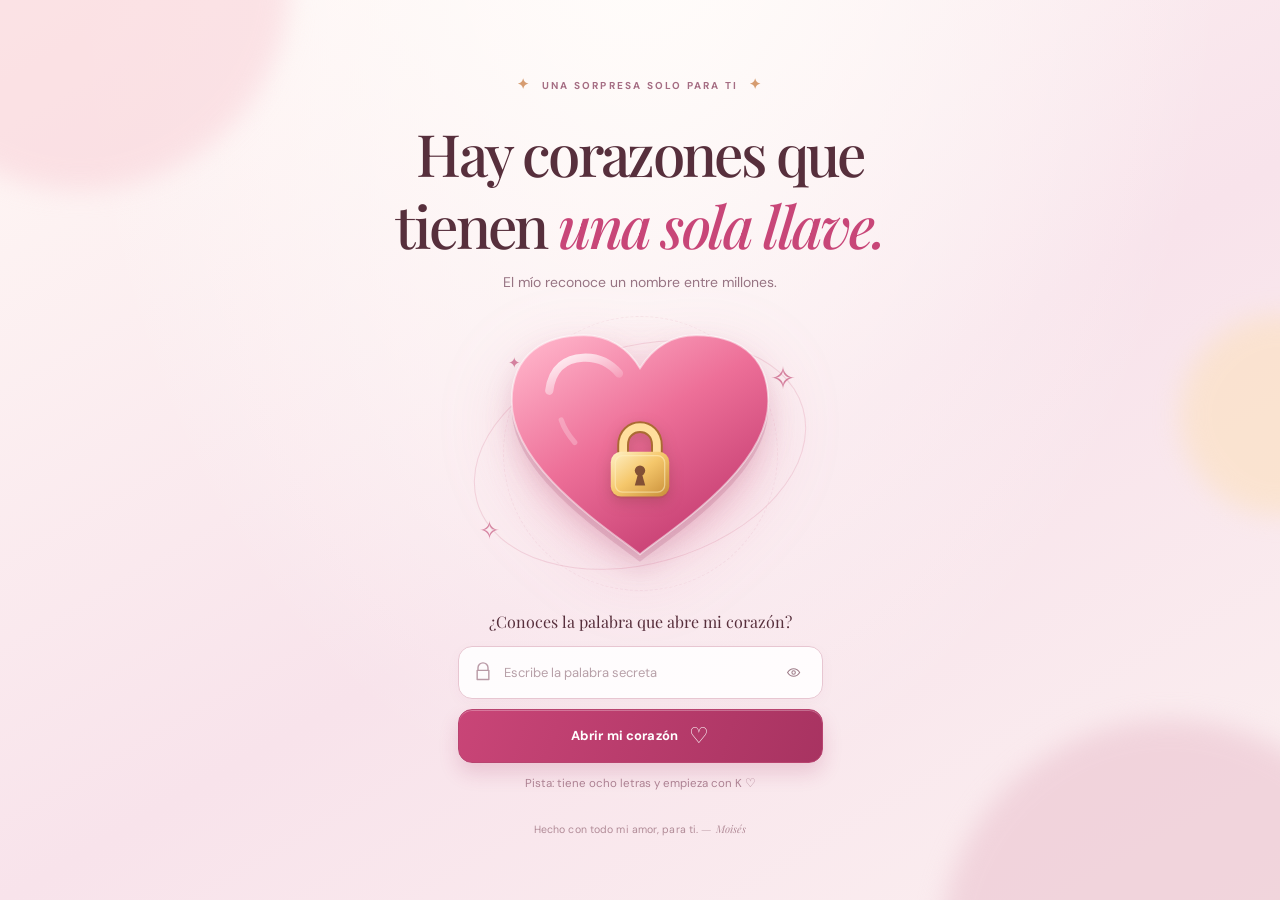
==== index.html @ 203cf565 "Rename Kimberly_8_Meses_FINAL_CORREGIDO (1).html to index.html" ====
<!doctype html>
<html lang="es">
<head>
  <meta charset="UTF-8" />
  <meta name="viewport" content="width=device-width, initial-scale=1" />
  <meta name="theme-color" content="#faedf0" />
  <meta name="description" content="Un pequeño universo para celebrar nuestros ocho meses juntos." />
  <title>Para Kimberly ♡ | 8 meses</title>
  <link rel="preconnect" href="https://fonts.googleapis.com" />
  <link rel="preconnect" href="https://fonts.gstatic.com" crossorigin />
  <link href="https://fonts.googleapis.com/css2?family=DM+Sans:wght@400;500;600;700&family=Playfair+Display:ital,wght@0,500;0,600;0,700;1,500;1,600&display=swap" rel="stylesheet" />
  <style>
:root {
  --ink: #572f3c;
  --ink-muted: #977483;
  --rose: #c84678;
  --rose-dark: #973454;
  --pink: #faedf0;
  --pearl: #fffaf9;
  --line: rgba(155, 83, 107, .17);
  --sans: 'DM Sans', 'Segoe UI', sans-serif;
  --serif: 'Playfair Display', Georgia, serif;
}
*, *::before, *::after { box-sizing: border-box; }
html { scroll-behavior: smooth; }
body { margin: 0; min-height: 100vh; background: #faeff1; color: var(--ink); font-family: var(--sans); overflow-x: hidden; }
button, input { font: inherit; }
button { cursor: pointer; }
button:focus-visible, a:focus-visible, input:focus-visible { outline: 3px solid #e0a1bb; outline-offset: 4px; }
[hidden] { display: none !important; }
.visually-hidden { position: absolute; width: 1px; height: 1px; padding: 0; margin: -1px; overflow: hidden; clip: rect(0,0,0,0); white-space: nowrap; border: 0; }

/* Fondo soñador, sin imágenes externas */
.ambient { position: fixed; inset: 0; z-index: -2; overflow: hidden; pointer-events: none; background: radial-gradient(ellipse at 50% -15%, #fffcfa 7%, transparent 65%), linear-gradient(150deg, #fff8f5 0%, #f8e3eb 55%, #fbeff0 100%); }
.ambient__glow { position: absolute; display: block; border-radius: 50%; filter: blur(13px); opacity: .55; animation: drift 12s ease-in-out infinite alternate; }
.ambient__glow--one { width: 420px; height: 420px; top: -230px; left: -130px; background: #f9d1d8; }
.ambient__glow--two { width: 460px; height: 460px; bottom: -280px; right: -120px; background: #eac0cd; animation-delay: -6s; }
.ambient__glow--three { width: 200px; height: 200px; top: 35%; right: -100px; background: #fce0ba; animation-delay: -3s; }
.floating-hearts { position: fixed; inset: 0; z-index: -1; overflow: hidden; pointer-events: none; }
.float-heart { position: absolute; bottom: -30px; color: #dc86a4; opacity: 0; font-family: Georgia,serif; animation: float-up var(--duration) linear infinite; animation-delay: var(--delay); left: var(--left); font-size: var(--size); }
@keyframes drift { from { transform: translate3d(-30px,15px,0); } to { transform: translate3d(38px,-24px,0); } }
@keyframes float-up { 0% { opacity: 0; transform: translateY(0) rotate(-10deg); } 12% { opacity: .26; } 78% { opacity: .20; } 100% { opacity: 0; transform: translateY(-110vh) rotate(22deg); } }

/* Acceso */
.gate { min-height: 100svh; display: grid; place-items: center; padding: 36px 20px 25px; }
.gate__content { width: min(100%, 570px); display: flex; flex-direction: column; align-items: center; text-align: center; }
.eyebrow, .story__tag { text-transform: uppercase; letter-spacing: .22em; font-size: 10px; font-weight: 700; color: #a56d83; }
.eyebrow__sparkle { display: inline-block; color: #d69c70; font-size: 14px; margin: 0 7px; }
.gate h1 { font-family: var(--serif); font-size: clamp(2.4rem, 5.5vw, 3.65rem); font-weight: 500; letter-spacing: -.045em; line-height: 1.22; margin: 19px 0 10px; max-width: 550px; }
.gate h1 em { color: var(--rose); font-weight: 500; }
.gate__subtitle { margin: 0; color: var(--ink-muted); font-size: 14px; line-height: 1.7; }

.heart-scene { position: relative; width: min(100%, 360px); height: 285px; margin: 6px auto 0; display: grid; place-items: center; isolation: isolate; }
.heart-scene__halo { position: absolute; width: 285px; height: 245px; top: 12px; left: calc(50% - 142px); border-radius: 50%; background: radial-gradient(ellipse, rgba(251,165,190,.55),rgba(252,193,209,.19) 51%, transparent 73%); filter: blur(11px); z-index: -1; animation: soft-breathe 3.5s ease-in-out infinite; }
.orbit { position: absolute; border: 1px solid rgba(216,129,154,.25); border-radius: 50%; transform: rotate(-16deg); }
.orbit--a { width: 340px; height: 218px; top: 30px; }
.orbit--b { width: 275px; height: 275px; top: 0; transform: rotate(21deg); border-style: dashed; border-color: rgba(218,150,171,.15); }
.heart-shape { position: absolute; width: 300px; height: 270px; top: 5px; left: calc(50% - 150px); overflow: visible; filter: drop-shadow(0 13px 13px rgba(158,55,96,.19)) drop-shadow(0 21px 35px rgba(218,112,149,.19)); transform-origin: 50% 50%; animation: heartbeat 3.6s ease-in-out infinite; }
.heart-shape__shadow { fill: #a74770; opacity: .2; }
.heart-shape__body { stroke: rgba(255,255,255,.5); stroke-width: 2.5; }
.lock { position: absolute; left: calc(50% - 39px); top: 100px; width: 78px; height: 91px; filter: drop-shadow(0 5px 7px rgba(100,48,38,.25)); z-index: 3; }
.lock__svg { width: 100%; height: 100%; overflow: visible; }
.lock__shackle { transform-box: view-box; transform-origin: 34px 62px; transition: transform .6s cubic-bezier(.18,.8,.3,1.3); }
.heart-scene.is-unlocked .lock__shackle { transform: translate(-8px,-4px) rotate(-38deg); }
.heart-scene__star { position: absolute; color: #cf7192; opacity: .85; animation: twinkle 2.5s ease-in-out infinite; }
.heart-scene__star--one { top: 42px; right: 24px; font-size: 31px; }
.heart-scene__star--two { bottom: 54px; left: 19px; font-size: 25px; animation-delay: -1.1s; }
.heart-scene__star--three { top: 37px; left: 48px; font-size: 15px; animation-delay: -.6s; }
.magic-key { position: absolute; width: 118px; height: 61px; left: -8px; top: 163px; z-index: 6; opacity: 0; pointer-events: none; transform-origin: 36px 30px; }
.magic-key svg { width: 100%; height: 100%; filter: drop-shadow(0 3px 7px rgba(191,126,52,.38)); }
.magic-key__glimmer { position: absolute; top: -15px; left: 22px; color: #d79a43; }
.heart-scene.is-unlocking .magic-key { animation: magic-key-unlock 2.2s ease-in-out forwards; }
.heart-scene.is-unlocking .heart-shape { animation: heartbeat 3.6s ease-in-out infinite, heart-unlock-glow 1.3s ease-out 2.1s forwards; }
.heart-scene.is-unlocking .unlock-burst span { animation: burst 1.4s ease-out forwards; }
.unlock-burst { position: absolute; width: 1px; height: 1px; left: 50%; top: 50%; pointer-events: none; z-index: 7; }
.unlock-burst span { position: absolute; font-size: 22px; color: #d57995; opacity: 0; transform: translate(0,0) scale(.3); }
.unlock-burst span:nth-child(1) { --x:-150px; --y:-97px; animation-delay: 2.15s !important; }
.unlock-burst span:nth-child(2) { --x:140px; --y:-116px; animation-delay: 2.23s !important; }
.unlock-burst span:nth-child(3) { --x:-145px; --y:86px; animation-delay: 2.28s !important; }
.unlock-burst span:nth-child(4) { --x:144px; --y:72px; animation-delay: 2.34s !important; }
.unlock-burst span:nth-child(5) { --x:-34px; --y:-161px; animation-delay: 2.25s !important; }
.unlock-burst span:nth-child(6) { --x:45px; --y:154px; animation-delay: 2.38s !important; }
@keyframes heartbeat { 0%, 58%, 100% { transform: scale(1); } 64% { transform: scale(1.045); } 71% { transform: scale(1); } 77% { transform: scale(1.025); } }
@keyframes soft-breathe { 0%,100% { transform: scale(.92); opacity: .65; } 50% { transform: scale(1.1); opacity: 1; } }
@keyframes twinkle { 0%,100% { transform: scale(.72) rotate(-16deg); opacity: .4; } 50% { transform: scale(1.1) rotate(12deg); opacity: 1; } }
/* La punta de la llave se acerca al centro del candado; gira y desaparece. */
@keyframes magic-key-unlock {
  0% { opacity: 0; transform: translate(-80px,80px) rotate(-35deg) scale(.7); }
  16% { opacity: 1; }
  45% { opacity: 1; transform: translate(15px, 3px) rotate(-12deg) scale(1); }
  66% { opacity: 1; transform: translate(90px,-37px) rotate(0deg) scale(.85); }
  79% { opacity: 1; transform: translate(90px,-37px) rotate(47deg) scale(.85); }
  94% { opacity: .85; transform: translate(90px,-37px) rotate(47deg) scale(.85); }
  100% { opacity: 0; transform: translate(90px,-37px) rotate(60deg) scale(.55); }
}
@keyframes heart-unlock-glow { 0% { filter: drop-shadow(0 13px 13px rgba(158,55,96,.2)); } 60% { filter: drop-shadow(0 0 39px rgba(255,115,160,.8)) brightness(1.13); transform: scale(1.12); } 100% { filter: drop-shadow(0 0 49px rgba(255,115,160,.38)); transform: scale(1.1); } }
@keyframes burst { 0% { opacity: 0; transform: translate(0,0) scale(.3); } 18% { opacity: 1; } 100% { opacity: 0; transform: translate(var(--x),var(--y)) scale(1.6) rotate(70deg); } }

.gate__form-wrap { width: min(100%, 365px); margin-top: -1px; }
.gate__prompt { font-family: var(--serif); font-size: 16px; margin: 0 0 14px; }
.unlock-form { display: grid; gap: 10px; }
.unlock-form__input-wrap { height: 53px; border: 1px solid #e7c6d1; border-radius: 14px; display: flex; align-items: center; gap: 9px; padding: 0 14px; background: rgba(255,255,255,.86); box-shadow: 0 4px 15px rgba(143,68,102,.035); transition: box-shadow .2s, border-color .2s; }
.unlock-form__input-wrap:focus-within { border-color: #d77fa0; box-shadow: 0 0 0 4px rgba(220,121,156,.11); }
.unlock-form__tiny-lock { color: #b99aa6; width: 20px; height: 20px; flex: none; }
.unlock-form input { width: 100%; min-width: 0; height: 100%; border: 0; background: transparent; outline: none; font-size: 13px; color: var(--ink); }
.unlock-form input::placeholder { color: #b7a0a8; }
.show-password { width: 31px; height: 31px; padding: 6px; border: 0; background: none; color: #9f7d8a; border-radius: 7px; }
.show-password svg { width: 100%; height: 100%; }
.unlock-button { height: 54px; background: linear-gradient(110deg,#c94577,#a83361); border: 1px solid #b84470; border-radius: 14px; box-shadow: 0 10px 19px rgba(173,48,98,.18), inset 0 1px 0 rgba(255,255,255,.28); color: white; font-weight: 700; font-size: 13px; display: flex; align-items: center; justify-content: center; gap: 11px; letter-spacing: .01em; transition: transform .18s, box-shadow .18s; }
.unlock-button:hover { transform: translateY(-2px); box-shadow: 0 14px 23px rgba(173,48,98,.22); }
.unlock-button:active { transform: translateY(0); }
.unlock-button span:last-child { font-family: Georgia,serif; font-size: 22px; font-weight: 400; }
.unlock-button:disabled { cursor: default; opacity: .76; }
.gate__feedback { font-size: 11.5px; line-height: 1.6; margin: 12px 0 0; color: #ad8192; min-height: 22px; }
.gate__feedback.is-error { color: #b73f61; font-weight: 600; }
.gate__feedback.is-success { color: #94633b; }
.gate__signature { margin: 25px 0 0; font-size: 10.5px; color: #b18b97; letter-spacing: .01em; }
.gate__signature span { font-family: var(--serif); font-style: italic; }
.gate.is-shaking .unlock-form__input-wrap { animation: shake .48s ease; border-color: #d96b8f; }
@keyframes shake { 0%,100% { transform: translateX(0); } 20%,60% { transform: translateX(-8px); } 40%,80% { transform: translateX(7px); } }
.gate.is-leaving { animation: gate-leave .8s ease-in forwards; pointer-events: none; }
@keyframes gate-leave { to { opacity: 0; filter: blur(12px); transform: scale(1.08); } }

/* Página interior */
.story { min-height: 100svh; padding: 0 26px; animation: story-enter 1.1s cubic-bezier(.2,.7,.2,1) both; }
@keyframes story-enter { from { opacity: 0; transform: translateY(32px); } to { opacity: 1; transform: translateY(0); } }
.story__topbar { margin: 0 auto; width: min(100%,1100px); min-height: 89px; display: flex; align-items: center; justify-content: space-between; border-bottom: 1px solid var(--line); }
.story__monogram { font-family: var(--serif); text-decoration: none; color: var(--ink); font-size: 21px; letter-spacing: .04em; font-weight: 600; }
.story__monogram span { color: var(--rose); margin: 0 2px; }
.story__topbar-note { color: #ac8292; font-size: 11px; letter-spacing: .13em; }
.story__heart-button { border: 1px solid #e5c3cd; border-radius: 50%; background: rgba(255,255,255,.6); color: var(--rose); font: 26px Georgia,serif; width: 41px; height: 41px; display: grid; place-items: center; }
.story__hero { width: min(100%,850px); text-align: center; margin: 82px auto 80px; }
.story__tag { display: inline-block; border: 1px solid #e5c1ce; border-radius: 25px; padding: 10px 18px; background: #fff9f9a8; }
.story__intro { font-family: var(--serif); font-style: italic; font-size: clamp(18px,3vw,24px); margin: 33px 0 10px; color: #bc6888; }
.story__hero h2 { font-family: var(--serif); font-size: clamp(3rem, 7vw, 5.3rem); line-height: 1.21; letter-spacing: -.052em; font-weight: 500; margin: 0; }
.story__hero h2 em { font-weight: 500; color: #c34c7a; }
.story__description { max-width: 590px; line-height: 1.88; color: #886b76; font-size: 14.5px; margin: 23px auto 29px; }
.story__counter { border: 1px solid #edccd6; background: rgba(255,255,255,.51); display: inline-flex; align-items: center; padding: 15px 24px; gap: 14px; border-radius: 17px; box-shadow: 0 10px 25px #a9577510; }
.story__counter > span:first-child { font-family: var(--serif); font-size: 49px; color: var(--rose); line-height: 1; }
.story__counter > div { text-align: left; display: flex; flex-direction: column; gap: 5px; }
.story__counter strong { font-size: 12px; letter-spacing: .20em; }
.story__counter small { font-size: 11px; color: #a88a95; }
.story__counter-heart { color: #c75880; margin-left: 6px; }
.chapters { width: min(100%, 1080px); margin: 0 auto 105px; text-align: center; }
.chapters__overline { color: #b17890; text-transform: uppercase; letter-spacing: .18em; font-weight: 700; font-size: 10px; }
.chapters h3 { font-family: var(--serif); font-size: clamp(2.1rem,4vw,3.2rem); font-weight: 500; margin: 7px 0 28px; letter-spacing: -.045em; }
.chapters__grid { display: grid; grid-template-columns: repeat(8,minmax(0,1fr)); gap: 10px; }
.chapter-tile { min-height: 152px; border: 1px solid #edc6d2; border-radius: 16px; background: linear-gradient(163deg,rgba(255,255,255,.86),rgba(252,224,234,.63)); color: var(--ink); display: flex; flex-direction: column; justify-content: center; align-items: center; gap: 5px; transition: transform .25s, border-color .25s, box-shadow .25s; box-shadow: 0 5px 20px #a64a6a09; }
.chapter-tile:hover { transform: translateY(-7px); border-color: #d384a3; box-shadow: 0 14px 29px #b7567a17; }
.chapter-tile__letter { font-family: var(--serif); font-size: 44px; line-height: 1.22; color: #ad416c; }
.chapter-tile__emoji { font-size: 22px; }
.chapter-tile__name { font-size: 10px; color: #a47b89; max-width: 90%; line-height: 1.4; }
.chapters__note { font-size: 12px; color: #a1808e; max-width: 500px; margin: 23px auto 0; line-height: 1.8; }
.story__footer { width: min(100%,1100px); margin: 0 auto; padding: 26px 0 34px; border-top: 1px solid var(--line); text-align: center; font-size: 12px; color: #a67f8d; }
.story__footer span { display: inline-block; margin-left: 12px; color: #b84c75; }

/* Cartas accesibles con <dialog> */
.chapter-dialog { border: 1px solid #efcada; width: min(calc(100% - 38px),470px); max-height: calc(100dvh - 50px); overflow: auto; border-radius: 25px; padding: 42px 32px 36px; text-align: center; color: var(--ink); background: linear-gradient(145deg,#fffdf9,#fff0f4); box-shadow: 0 28px 80px #4e183645; }
.chapter-dialog::backdrop { background: #371723a3; backdrop-filter: blur(6px); }
.chapter-dialog__close { position: absolute; top: 12px; right: 17px; border: 0; background: transparent; color: #9a667c; font-size: 30px; width: 35px; height: 35px; }
.chapter-dialog__symbol { font-size: 58px; margin-bottom: 8px; animation: soft-breathe 2.7s ease-in-out infinite; }
.chapter-dialog__eyebrow { color: #ba8094; font-size: 10px; letter-spacing: .21em; text-transform: uppercase; }
.chapter-dialog h3 { font-family: var(--serif); color: #ac3c68; font-weight: 500; font-size: 33px; margin: 10px 0 16px; }
.chapter-dialog__letter { color: #806573; font-family: var(--serif); font-size: 16px; line-height: 1.9; }
.chapter-dialog__letter p { margin: 0 0 12px; }
.chapter-dialog__sign { display: block; margin-top: 27px; color: #c15c83; font-style: italic; font-family: var(--serif); font-size: 14px; }

@media (min-width: 900px) and (min-height: 900px) { .heart-scene { margin-top: 21px; margin-bottom: 11px; } .gate h1 { margin-top: 25px; } }
@media (max-width: 800px) { .chapters__grid { grid-template-columns: repeat(4,minmax(0,1fr)); } .story__hero { margin: 62px auto; } }
@media (max-width: 430px) { .gate { padding-top: 24px; padding-bottom: 20px; } .gate h1 { font-size: clamp(2.1rem,9.2vw,2.7rem); margin-top: 13px; } .gate__subtitle { font-size: 12.5px; } .heart-scene { height: 246px; transform: scale(.88); margin: -5px 0 -4px; } .gate__prompt { font-size: 15px; } .gate__signature { margin-top: 19px; } .story { padding: 0 17px; } .story__topbar { min-height: 70px; } .story__topbar-note { font-size: 9px; } .story__hero { margin: 55px auto 65px; } .story__description { font-size: 13px; } .chapter-tile { min-height: 123px; } .chapter-tile__letter { font-size: 36px; } .chapter-tile__name { font-size: 9px; } .chapters__grid { gap: 8px; } .chapters__note { font-size: 11px; } .story__footer span { margin-left: 0; display: block; margin-top: 6px; } }
@media (max-height: 660px) and (min-width: 500px) { .gate { padding: 18px 20px; } .gate h1 { font-size: 2.5rem; margin: 12px 0 5px; } .heart-scene { height: 207px; transform: scale(.7); margin: -25px 0 -30px; } .gate__signature { margin-top: 12px; } }
@media (prefers-reduced-motion: reduce) { *, *::before, *::after { scroll-behavior: auto !important; animation-duration: .01ms !important; animation-iteration-count: 1 !important; transition-duration: .01ms !important; } }

/* ===============================================================
   SEGUNDA EDICIÓN — OCHO CAPÍTULOS, OCHO UNIVERSOS PARA KIMBERLY
   =============================================================== */
:root { --gold:#d9ae7b; --deep:#48283b; --rose2:#cc6085; }
body.reading { overflow:hidden; }
.story__hero { margin-bottom:58px; }
.story__description { max-width:640px; }
.hero-preview { display:flex; align-items:center; max-width:400px; margin:32px auto 0; padding:8px 14px 8px 8px; gap:12px; border:1px solid #edcad6; background:#fffafbe6; border-radius:60px; box-shadow:0 13px 33px #98476113; text-align:left; }
.hero-preview img { width:57px;height:57px;object-fit:cover;object-position:center 45%; border-radius:100%; }
.hero-preview span { font:italic 13px var(--serif);color:#915d71;line-height:1.4; }
.chapters { margin-bottom:80px; }
.chapters__grid { gap:13px; }
.chapter-tile { min-height:188px; position:relative; padding:13px 4px; overflow:hidden; border-radius:19px; isolation:isolate; }
.chapter-tile::before { position:absolute;content:'';width:105px;height:105px;left:50%;top:37px;transform:translateX(-50%);background:#fff;opacity:.27;filter:blur(24px);border-radius:50%;z-index:-1; }
.chapter-tile:nth-child(2n) { background:linear-gradient(145deg,#fffdfa,#f4deea); }
.chapter-tile:nth-child(3n) { background:linear-gradient(145deg,#fffdfc,#f6e0db); }
.chapter-tile__number { font-size:9px;color:#bd8d9c;letter-spacing:.12em; }
.chapter-tile__letter {font-size:50px;line-height:1.05;}
.chapter-tile__emoji {font-size:25px;}
.chapter-tile__name {font-size:10px;color:#855e70;max-width:96%;font-weight:600;line-height:1.25;min-height:26px;display:flex;align-items:center;justify-content:center;}
.chapter-tile__explore {color:#b24f76;font-size:9px;text-transform:uppercase;letter-spacing:.08em;}
.story__interlude { margin:55px auto 0; max-width:570px; display:flex;align-items:center;justify-content:center;gap:18px; }
.story__interlude p {font-family:var(--serif);font-size:clamp(19px,3vw,28px);font-style:italic;margin:0 0 6px;color:#a45373;}
.story__interlude small {font-size:11px;color:#a27d8b;}
.interlude-star { color:#cf9c69;font-size:23px; }

/* Overlay inmersivo, igual de usable en móvil y escritorio */
.experience { margin:0;padding:0; width:100vw;max-width:none;height:100dvh;max-height:none;border:0;background:#fffaf9;color:var(--deep);overflow-y:auto;overscroll-behavior:contain; scrollbar-color:#ddb1bf transparent; }
.experience::backdrop {background:rgba(35,12,26,.66);backdrop-filter:blur(6px);}
.experience__top { height:71px;position:sticky;top:0;z-index:35;display:flex;justify-content:space-between;align-items:center;padding:0 clamp(17px,4vw,56px);border-bottom:1px solid #f0dce4;background:rgba(255,251,250,.95);backdrop-filter:blur(20px); }
.experience__home { border:0;background:transparent;color:#956879;font-weight:600;font-size:12px;display:flex;gap:9px;align-items:center; }
.experience__home:hover,.experience__close:hover {color:#c24872;}
.experience__count,.experience__chapter-count {font-size:11px;letter-spacing:.18em;font-weight:700;color:#b57a91;}
.experience__close {border:0;background:#f9ebef;border-radius:50%;font-size:15px;color:#9d6a7e;width:35px;height:35px;}
.experience__progress {position:sticky;z-index:34;top:71px;display:grid;grid-template-columns:repeat(8,1fr);gap:3px;height:3px;background:#f2dce4;}
.experience__progress span {background:#f2dce4;}
.experience__progress span.is-done {background:#c6557e;}
.experience__body {min-height:calc(100vh - 147px);}
.experience__bottom { position:sticky;bottom:0;z-index:35;height:71px;background:#fffaf9f2;backdrop-filter:blur(18px);border-top:1px solid #f0dae3;display:flex;justify-content:space-between;align-items:center;padding:0 clamp(16px,4vw,55px);gap:8px; }
.nav-page {min-height:39px;display:flex;align-items:center;gap:9px;justify-content:center;border:1px solid #e8c3d0;background:white;color:#a14b71;font-size:12px;font-weight:700;border-radius:40px;padding:0 14px;transition:transform .2s,box-shadow .2s;}
.nav-page--next {background:#bd4e78;color:white;border-color:#bd4e78;}
.nav-page:hover:not(:disabled){transform:translateY(-2px);box-shadow:0 8px 16px #8d46651a;}
.nav-page:disabled {opacity:.32;cursor:default;}
.experience__pips {display:flex;gap:4px;}
.experience__pips button {border:0;background:transparent;width:22px;height:28px;color:#b692a0;font-family:var(--serif);font-size:12px;cursor:pointer;border-radius:6px;}
.experience__pips button.is-current {background:#f8dce6;color:#a7345c;font-weight:700;}
.chapter-world {min-height:700px;overflow:hidden;}
.chapter-world__intro { padding:62px 15px 22px;text-align:center;max-width:900px;margin:auto;position:relative; }
.chapter-world__marker {font-size:10px;letter-spacing:.22em;font-weight:800;color:#ca8c9d;}
.chapter-world__label {font-family:var(--serif);font-style:italic;color:#a7657c;font-size:19px;margin:17px 0 5px;}
.chapter-world__intro h2 {font-family:var(--serif);font-weight:500;font-size:clamp(42px,6vw,76px);letter-spacing:-.05em;line-height:1.13;margin:2px auto 10px;color:#592e44;}
.chapter-world__subtitle {font-size:12px;color:#a1828c;letter-spacing:.075em;}
.world-stage {padding:0 20px;margin:0 auto;max-width:1070px;}
.scene-art { height:clamp(310px,40vw,480px);width:100%;margin:25px auto 0;position:relative;border-radius:26px;overflow:hidden;isolation:isolate;box-shadow:0 20px 53px #682d4716; }
.scene-open {cursor:pointer;touch-action:manipulation;}
.world-instruction {text-align:center;font-family:var(--serif);font-style:italic;color:#a46e82;font-size:14px;max-width:650px;margin:20px auto 53px;line-height:1.6;}
.instruction-pulse {display:inline-block;color:#e1a773;animation:twinkle 3s ease-in-out infinite;}
.letter-wrap {position:relative;max-width:1080px;margin:45px auto 105px;padding:0 20px;scroll-margin-top:90px;}
.letter-wrap.is-revealing {animation:letter-enter .85s cubic-bezier(.2,.7,.2,1) both;}
@keyframes letter-enter {from{opacity:0;transform:translateY(34px) rotate(-1deg);}to{opacity:1;transform:translateY(0) rotate(0);}}
.letter-wrap__ribbon {font:italic 15px var(--serif);text-align:center;color:#b76e84;padding-bottom:16px;}
.paper-letter {background:repeating-linear-gradient(to bottom,transparent 0px,transparent 42px,rgba(204,154,160,.16) 43px,transparent 44px),linear-gradient(160deg,#fffefa,#fff5ee);box-shadow:0 26px 55px rgba(91,41,61,.11),0 0 0 1px #edd7cf; border-radius:13px;max-width:840px;margin:auto;padding:clamp(30px,6vw,78px);position:relative;transform:rotate(-.2deg);}
.paper-letter::after {content:'';position:absolute;left:34px;top:0;bottom:0;border-left:1px solid #eccfd1;opacity:.7;}
.paper-letter__stamp {position:absolute;top:20px;right:24px;width:45px;height:45px;border-radius:50%;background:#fae9ed;display:grid;place-items:center;font-size:24px;}
.paper-letter__dear {font:italic 23px var(--serif);color:#ac4e72;}
.paper-letter h3 {font:500 clamp(24px,3.4vw,35px)/1.28 var(--serif);letter-spacing:-.025em;color:#633b4d;margin:4px 0 24px;}
.paper-letter p {font:16px/1.93 var(--serif);color:#68515a;margin:0 0 22px;}
.paper-letter .paper-letter__sign {text-align:right;color:#a65777;margin:37px 0 0;font-style:italic;}
.paper-letter__sign strong {font-size:21px;font-weight:500;}
.quote-memory {max-width:780px;margin:46px auto 52px;padding:27px 25px;text-align:center;border:1px solid #edd2dc;border-radius:24px;background:linear-gradient(135deg,#fff9fa,#fbf0f2);font:italic clamp(19px,3vw,28px)/1.5 var(--serif);color:#9e5773;}
.quote-memory > span {font-size:45px;line-height:.5;display:block;color:#d697ab;}
.quote-memory small {display:block;font:11px var(--sans);letter-spacing:.065em;color:#af8996;margin-top:13px;}
.tiny-heading {text-align:center;font-size:12px;letter-spacing:.15em;text-transform:uppercase;font-weight:700;color:#b16d86;margin-bottom:24px;}
.tiny-heading span {color:#dbaa76;}
.memory-grid {display:grid;grid-template-columns:repeat(3,1fr);gap:15px;}
.memory-card {border:1px solid #efdadf;border-radius:17px;background:white;padding:25px 21px;min-height:157px;box-shadow:0 12px 36px rgba(71,25,52,.04);}
.memory-card__symbol {color:#b8547d;font:500 34px var(--serif);margin-bottom:9px;}
.memory-card h4 {font:600 19px var(--serif);margin:0 0 10px;color:#694253;}
.memory-card p {font:13px/1.65 var(--sans);color:#987d89;margin:0;}
.chapter-gallery {max-width:940px;margin:64px auto 32px;}
.chapter-gallery__grid {display:grid;grid-template-columns:repeat(3,minmax(0,1fr));gap:17px;}
.gallery-shot {position:relative;border:1px solid #edd2da;background:#fff;border-radius:17px;padding:9px 9px 17px;display:flex;flex-direction:column;gap:13px;text-align:left;box-shadow:0 13px 25px #8e506014;transition:transform .25s,box-shadow .25s;}
.gallery-shot:hover {transform:translateY(-6px) rotate(-.6deg);box-shadow:0 22px 35px #7b435021;}
.gallery-shot__frame {aspect-ratio:4/4.25;display:block;overflow:hidden;border-radius:11px;background:#f4e0e6;}
.gallery-shot img {width:100%;height:100%;object-fit:cover;transition:transform .55s;}
.gallery-shot:hover img {transform:scale(1.06);}
.gallery-shot__caption {font:italic 15px var(--serif);color:#855e70;line-height:1.4;padding:0 7px;}
.gallery-shot__zoom {position:absolute;right:16px;bottom:14px;color:#c56c8c;}
.fold-letter {display:block;margin:36px auto 0;padding:12px 21px;border:1px solid #e8c9d2;border-radius:26px;background:transparent;color:#a05b77;font-size:12px;}
.fold-letter:hover {background:#faeaf0;}
.lightbox {border:0;padding:20px 20px 18px;max-height:100dvh;max-width:min(94vw,900px);background:#fffaf8;border-radius:16px;box-shadow:0 35px 105px #170b1b80;overflow:auto;text-align:center;}
.lightbox::backdrop {background:#1e0a18d9;backdrop-filter:blur(7px);}
.lightbox img {max-width:100%;max-height:75vh;object-fit:contain;border-radius:10px;}
.lightbox p {color:#915a70;font:italic 16px var(--serif);margin:9px auto 0;}
.lightbox__close {position:sticky;top:0;float:right;margin-bottom:-37px;z-index:2;border:0;color:white;background:#782b54ed;width:37px;height:37px;border-radius:50%;}

/* K — koala animado con su carta */
.scene-art--koala {background:linear-gradient(180deg,#fbe6e9 0%,#fde9d9 63%,#e5caa6 100%);}
.scene-art--koala::before {content:'';position:absolute;bottom:-105px;left:-15%;width:75%;height:220px;border-radius:50%;background:#c5b89c;opacity:.35;}
.scene-art--koala::after {content:'';position:absolute;bottom:-99px;right:-8%;width:85%;height:180px;border-radius:50%;background:#a5b69e;opacity:.37;}
.scene-cloud {position:absolute;top:29px;font-size:80px;line-height:1;color:#fffefcbd;animation:cloud-float 9s ease-in-out infinite alternate;}
.scene-cloud--a{left:13%;}.scene-cloud--b{right:11%;top:72px;font-size:66px;animation-delay:-3s;}
.koala-holder {position:absolute;bottom:34px;left:50%;width:min(360px,70%);transform:translateX(-50%);animation:koala-bob 3.8s ease-in-out infinite;z-index:2;}
.koala-svg {width:100%;height:auto;filter:drop-shadow(0 17px 15px #80687630);}
.koala-flowers {position:absolute;bottom:17px;left:3%;width:94%;text-align:center;color:#f4a3b1;font-size:27px;letter-spacing:65px;z-index:3;}
.envelope-click {position:absolute;bottom:17px;left:50%;transform:translateX(-50%);border:0;border-radius:25px;background:#fff8ec;color:#a84f74;font-weight:700;padding:9px 20px;z-index:5;box-shadow:0 8px 27px #a24d752e;white-space:nowrap;display:flex;align-items:center;gap:8px;}
.envelope-click span{font-size:21px;}.envelope-click small{font-size:12px;}
@keyframes koala-bob{0%,100%{transform:translateX(-50%) translateY(0)}50%{transform:translateX(-50%) translateY(-10px)}}
@keyframes cloud-float{to{transform:translateX(24px)}}

/* I — playa con olas y manos tomadas */
.scene-art--beach {background:linear-gradient(180deg,#d5ddeb 0%,#f8bfb6 37%,#fbe1b6 57%,#f1c48c 100%);}
.beach-sun {position:absolute;top:44px;left:22%;width:114px;height:114px;border-radius:50%;background:#fff7c8;box-shadow:0 0 0 26px #ffebbf5c,0 0 80px 35px #ffebc47d;animation:soft-breathe 5s ease infinite;}
.beach-cloud {position:absolute;width:130px;height:36px;border-radius:50px;background:#fff9f1ac;top:53px;left:57%;filter:blur(3px);}
.beach-cloud--2{left:7%;top:120px;width:75px;height:23px;}
.beach-sea {position:absolute;bottom:64px;left:0;right:0;height:165px;background:linear-gradient(180deg,#7fb5c7cc,#4c91b4dd);overflow:hidden;}
.beach-wave {position:absolute;left:-15%;width:130%;height:75px;border-radius:50%;border-top:7px solid #ffffff94;animation:wave 5s ease-in-out infinite alternate;}
.beach-wave--one{top:42px;}.beach-wave--two{top:99px;animation-delay:-2s;opacity:.7;}
.beach-sand {position:absolute;bottom:0;width:100%;height:83px;background:linear-gradient(175deg,#ead4a1,#e9bf8d);border-radius:48% 36% 0 0 / 32% 25% 0 0;}
.beach-hands {position:absolute;left:50%;bottom:32px;transform:translateX(-50%);width:min(435px,90%);filter:drop-shadow(0 8px 10px #76585429);}
.beach-hands svg{width:100%;}
.beach-memory {position:absolute;top:22px;right:28px;color:#945367;font:italic 15px var(--serif);max-width:200px;text-align:right;}
.beach-shell {position:absolute;bottom:17px;left:50%;transform:translateX(-50%);background:#fff9f1e8;border:1px solid #f7e1cf;border-radius:45px;padding:8px 17px;box-shadow:0 5px 20px #8b493c22;display:flex;gap:7px;align-items:center;color:#a96f76;white-space:nowrap;font-size:19px;}
.beach-shell small{font-size:11px;font-weight:700;}
@keyframes wave{from{transform:translateX(-2%) scaleY(.9);}to{transform:translateX(3%) scaleY(1.18);}}

/* M — tarjeta de 14 de febrero */
.scene-art--valentine {background:radial-gradient(circle at 50% 45%,#ffedf1,#f2c3d4 62%,#cd87a1);display:grid;place-items:center;}
.valentine-glow{position:absolute;width:340px;height:340px;border-radius:50%;background:#fff7ec96;filter:blur(25px);}
.valentine-card {z-index:1;position:relative;min-height:310px;width:min(320px,80%);background:linear-gradient(155deg,#fffcf8,#fff5e9);box-shadow:0 20px 60px #a444695a;border:4px double #dda7b1;border-radius:12px;display:flex;flex-direction:column;align-items:center;justify-content:center;gap:15px;transform:rotate(-4deg);transition:transform .4s;}
.valentine-card:hover {transform:rotate(0) scale(1.04);}
.valentine-card__date{letter-spacing:.25em;color:#ba7b8a;font-size:12px;font-weight:700;}
.valentine-card__heart{font-size:72px;color:#d95680;line-height:1;animation:heartbeat 2.9s ease-in-out infinite;}
.valentine-card__question{font:italic 26px var(--serif);color:#a3486a;}
.valentine-card__yes{font:700 22px var(--serif);color:#b45b7b;}
.valentine-card__hint{font-size:11px;color:#ae7f8b;}
.valentine-float{position:absolute;left:50%;top:49%;transform:translate(var(--a),var(--b));font-size:57px;color:#fff4ec;animation:drift 5s ease-in-out infinite alternate;}

/* B — escenario de concierto y boleto interactivo */
.scene-art--concert {background:linear-gradient(165deg,#170e36,#4d286a 62%,#8d4b91);display:grid;place-items:center;}
.concert-light {position:absolute;top:-120px;height:470px;width:260px;transform-origin:top center;clip-path:polygon(49% 0,51% 0,100% 100%,0 100%);background:linear-gradient(180deg,#fff8,#c28cff13);filter:blur(6px);animation:spot 6s ease-in-out infinite alternate;}
.concert-light--a {left:14%;transform:rotate(18deg);background:#da7fe349;}.concert-light--b {left:44%;background:#a7b1ff59;animation-delay:-2s;}.concert-light--c{right:8%;background:#fca7df45;transform:rotate(-20deg);animation-delay:-4s;}
.concert-stars {position:absolute;top:28px;left:0;right:0;text-align:center;color:#fff8dc;font-size:22px;letter-spacing:33px;opacity:.8;}
.concert-equ {position:absolute;bottom:0;left:4%;width:92%;height:100px;display:flex;justify-content:space-around;align-items:end;gap:3px;opacity:.45;}
.concert-equ i{display:block;width:14px;height:calc(9px * var(--scale));background:#ae7bcf;border-radius:3px 3px 0 0;animation:equalize .9s ease-in-out infinite alternate;animation-delay:calc(-.12s * var(--i));}
.concert-ticket {position:relative;z-index:2;width:min(480px,83%);height:235px;border:2px dashed #ecdcff;border-radius:18px;background:linear-gradient(145deg,#fcddff,#e4c5f5);transform:rotate(-5deg);box-shadow:0 20px 50px #05021899;display:flex;flex-direction:column;justify-content:center;align-items:center;gap:11px;color:#43265d;transition:transform .3s;}
.concert-ticket:hover{transform:rotate(0) scale(1.04);}
.concert-ticket__title{font-size:10px;letter-spacing:.23em;font-weight:800;}
.concert-ticket__group{font:600 clamp(40px,6vw,65px) var(--serif);}
.concert-ticket__label{font-size:13px;color:#704d81;}
.concert-ticket__split{font-size:14px;letter-spacing:.1em;color:#ae7aaf;}
.concert-ticket__hint{font:italic 13px var(--serif);}
@keyframes equalize{to{height:25px;opacity:.4;}}
@keyframes spot{to{transform:rotate(-16deg);}}

/* E — Minecraft */
.scene-art--minecraft {background:linear-gradient(180deg,#c9dee6 0%,#e6eef0 58%,#d7e1dc 60%,#b4c7b0 100%);display:flex;align-items:center;justify-content:center;flex-direction:column;}
.pixel-snow {position:absolute;top:16px;color:white;text-shadow:1px 2px 2px #7887a4;font-size:30px;letter-spacing:14px;animation:cloud-float 8s linear infinite alternate;}
.pixel-title{position:relative;font:700 clamp(17px,3vw,28px) monospace;color:#3f5d60;text-shadow:2px 3px #fff;letter-spacing:.09em;z-index:2;margin-bottom:14px;}
.pixel-title span {color:#cb5f88;}
.minecraft-screenshot {position:relative;z-index:2;width:min(590px,86%);padding:8px;border:7px solid #e0e7e4;box-shadow:0 10px 0 #6d8c83,0 20px 35px #3e545b55;background:#fff;transform:rotate(1.5deg);transition:transform .3s;}
.minecraft-screenshot:hover{transform:rotate(0) scale(1.025);}
.minecraft-screenshot img{width:100%;display:block;aspect-ratio:16/8;object-fit:cover;}
.minecraft-screenshot span{position:absolute;bottom:14px;right:14px;font:bold 13px monospace;color:#fff;background:#31484da1;padding:7px 10px;}
.pixel-ground{position:absolute;bottom:0;height:37px;width:100%;background:repeating-linear-gradient(90deg,#b3bca0 0 31px,#879e90 31px 62px);}

/* R — biblioteca y abrazo */
.scene-art--refuge{background:linear-gradient(90deg,#f8e9e0,#dbb5a6 50%,#b3837d);display:flex;align-items:center;justify-content:center;}
.refuge-book{position:absolute;top:26px;left:31px;font:italic 17px/1.5 var(--serif);color:#866268;}
.refuge-photo{width:min(275px,50%);max-height:92%;background:#fffaf3;border:9px solid #fff7f3;padding:0 0 32px;transform:rotate(-6deg);box-shadow:0 23px 37px #6e454e53;position:relative;z-index:2;transition:transform .3s;}
.refuge-photo:hover{transform:rotate(0) scale(1.03);}
.refuge-photo img{width:100%;height:285px;object-fit:cover;object-position:center 60%;display:block;}
.refuge-photo span{position:absolute;bottom:7px;left:0;right:0;text-align:center;color:#9a6471;font:italic 13px var(--serif);}
.refuge-cup{position:absolute;right:12%;bottom:25px;font-size:70px;filter:drop-shadow(0 15px 15px #6c414a55);}
.refuge-lamp{position:absolute;right:10%;top:0;width:150px;height:260px;transform:rotate(-12deg);border-right:6px solid #d9c1aa;}
.refuge-lamp::before{content:'';position:absolute;top:0;right:-52px;width:100px;height:76px;border-radius:0 0 60% 60%;background:#f9e6c0;box-shadow:0 35px 55px 22px #fff6c659;}

/* L — ocho estrellitas giratorias */
.scene-art--qualities{background:linear-gradient(150deg,#f9eee7,#f5d4e0);display:flex;flex-direction:column;align-items:center;justify-content:center;gap:17px;}
.qualities-prompt{font:italic 17px var(--serif);text-align:center;color:#aa6a86;margin:0;}
.qualities-grid{width:min(580px,88%);display:grid;grid-template-columns:repeat(4,1fr);gap:12px;}
.quality{height:94px;position:relative;border:1px solid #e9becb;background:#fff9fa;border-radius:14px;box-shadow:0 8px 20px #b9638016;perspective:900px;color:#b6577b;transition:transform .3s,background .3s;}
.quality:hover{transform:translateY(-4px);}.quality.is-flipped{background:#c6688b;color:white;}
.quality__front{font-size:33px;line-height:1;}.quality__back{display:none;font:600 12px/1.4 var(--serif);padding:7px;}
.quality.is-flipped .quality__front{display:none;}.quality.is-flipped .quality__back{display:block;}
.qualities-letter{border:1px solid #dfb1bf;color:#a14f6e;background:#fffbf9;border-radius:30px;padding:13px 21px;font-size:12px;font-weight:700;max-width:90%;}

/* Y — nuestra página final */
.scene-art--finale{background:radial-gradient(circle at 50% 60%,#c87c9d,#954e77 44%,#452744 100%);color:#fffaf0;display:flex;flex-direction:column;align-items:center;justify-content:center;}
.finale-stars{position:absolute;top:35px;font-size:24px;letter-spacing:17px;color:#f9e2be;animation:twinkle 3s ease-in-out infinite;}
.finale-infinity{font:100px var(--serif);line-height:1;color:#f9d4dd;text-shadow:0 0 45px #ffeef5aa;}
.finale-names{font:italic clamp(27px,5vw,51px) var(--serif);text-align:center;color:#fff8f4;}
.finale-names span{color:#ffd8b6;}
.finale-date{letter-spacing:.20em;font-size:10px;color:#ffe4d4;margin:14px 0 27px;}
.finale-button,.grand-finale__button{border:1px solid #fff9f0;color:#85445f;background:#fff6ed;border-radius:45px;font-size:13px;font-weight:700;padding:14px 25px;box-shadow:0 9px 27px #5422464d;transition:transform .3s;}
.finale-button:hover,.grand-finale__button:hover{transform:scale(1.06);}
.finale-petals{position:absolute;bottom:20px;letter-spacing:70px;color:#f0c4d5;font-size:32px;}
.grand-finale{text-align:center;background:linear-gradient(145deg,#fff9f7,#f7e7ee);padding:28px 14px 32px;border:1px solid #eccbd6;border-radius:22px;max-width:680px;margin:50px auto 0;}
.grand-finale p{font:italic 26px var(--serif);color:#98536e;margin:0 0 18px;}
.grand-finale__button{background:#bc567e;color:white;border-color:#bc567e;}
.grand-finale small{display:block;margin-top:12px;color:#ae8696;}
.celebration{position:fixed;inset:0;pointer-events:none;z-index:120;overflow:hidden;}
.celebration span{position:absolute;left:var(--x);bottom:-40px;color:#c84d86;font-size:var(--sz);text-shadow:0 0 13px #fff;animation:celebrate var(--duration) ease-out var(--delay) 1 backwards;}
@keyframes celebrate{0%{transform:translateY(0) rotate(0);opacity:0;}20%{opacity:1;}100%{transform:translate(var(--drift),-105vh) rotate(520deg);opacity:0;}}

@media(max-width:860px){
 .chapters__grid{grid-template-columns:repeat(4,minmax(0,1fr));}.chapter-tile{min-height:161px;}
 .chapter-world__intro{padding-top:39px;}.scene-art{height:390px;}
}
@media(max-width:520px){
 .hero-preview{max-width:310px}.hero-preview span{font-size:12px}
 .story__hero{margin-bottom:47px;}
 .chapter-tile{min-height:156px;gap:5px;border-radius:14px;padding:11px 3px;}
 .chapter-tile__letter{font-size:41px;}.chapter-tile__emoji{font-size:21px;}.chapter-tile__number{font-size:8px;}
 .chapter-tile__name{font-size:9px;min-height:23px;}.chapter-tile__explore{font-size:8px;}
 .experience__top{height:59px;padding:0 12px;}.experience__progress{top:59px;}
 .experience__home{font-size:19px;}.experience__home span{display:none;}.experience__chapter-count{font-size:10px;}
 .experience__bottom{height:65px;padding:0 9px;}.nav-page{font-size:18px;padding:0 9px;min-width:40px;}
 .nav-page span{display:none;}.experience__pips{gap:1px;}.experience__pips button{font-size:12px;width:22px;}
 .chapter-world__intro{padding:31px 14px 9px;}
 .chapter-world__label{font-size:16px;margin:12px 0 5px;}
 .chapter-world__intro h2{font-size:clamp(33px,9vw,49px);max-width:95%;}
 .chapter-world__subtitle{font-size:11px;}
 .world-stage{padding:0 10px;}.scene-art{height:355px;border-radius:18px;margin-top:15px;}
 .scene-cloud--a{left:1%;}.scene-cloud--b{right:0;}.koala-holder{width:min(305px,92%);bottom:34px;}
 .koala-flowers{letter-spacing:32px;}.envelope-click{bottom:12px;padding:9px 12px;}
 .beach-memory{font-size:11px;right:11px;top:15px;max-width:115px;}.beach-sun{left:12%;top:41px;width:95px;height:95px;}.beach-hands{bottom:40px;width:99%;}
 .valentine-card{min-height:270px;}
 .concert-ticket{height:205px;width:88%;}.concert-ticket__group{font-size:42px;}.concert-ticket__split{font-size:10px;}
 .pixel-title{font-size:15px;margin-bottom:15px;}.minecraft-screenshot{width:93%;border-width:4px;}.pixel-snow{letter-spacing:6px;}
 .refuge-photo{width:55%;}.refuge-photo img{height:243px;}.refuge-cup{right:3%;bottom:25px;font-size:46px;}.refuge-book{top:20px;left:13px;font-size:12px;}
 .qualities-grid{width:91%;gap:7px;}.quality{height:75px;}.quality__back{font-size:10px;padding:1px;}.qualities-prompt{font-size:14px;}
 .finale-infinity{font-size:80px;}.finale-names{font-size:27px;}.finale-date{font-size:9px;letter-spacing:.09em;}.finale-stars{letter-spacing:7px;}
 .world-instruction{padding:0 16px;font-size:12px;margin-bottom:30px;}
 .letter-wrap{margin:32px auto 69px;padding:0 13px;}
 .paper-letter{padding:39px 23px 32px;}.paper-letter::after{left:13px;}
 .paper-letter h3{font-size:25px;}.paper-letter p{font-size:14.6px;line-height:1.86;margin-bottom:18px;}
 .paper-letter__dear{font-size:20px!important;}.paper-letter__stamp{right:15px;top:15px;width:38px;height:38px;font-size:20px;}
 .quote-memory{padding:21px 15px;font-size:20px;}.quote-memory small{font-size:10px;}
 .memory-grid{grid-template-columns:1fr;gap:9px;}.memory-card{min-height:unset;padding:17px 20px;}.memory-card__symbol{display:inline-block;font-size:23px;min-width:45px;}.memory-card h4{display:inline-block;font-size:18px;}.memory-card p{font-size:12px;}
 .chapter-gallery__grid{gap:7px;}.gallery-shot{padding:4px 4px 10px;border-radius:9px;gap:7px;}.gallery-shot__frame{border-radius:6px;}.gallery-shot__caption{font-size:10px;padding:0 2px;line-height:1.3;}.gallery-shot__zoom{display:none;}
 .story__interlude{gap:5px;}.story__interlude p{font-size:20px;}.interlude-star{font-size:14px;}
}
@media (prefers-reduced-motion:reduce){.scene-art *, .celebration *, .float-heart {animation:none!important;} }


/* ==== SORPRESA FINAL CORREGIDA: visible DENTRO de la capa modal ==== */
.finale-surprise[hidden]{display:none!important;}
.finale-surprise{
 position:fixed;inset:0;z-index:90;overflow-x:hidden;overflow-y:auto;
 display:block;min-height:100%;color:#fff8f4;text-align:center;
 background:radial-gradient(ellipse 90% 70% at 50% -10%,#f3b4cf9c,transparent 65%),
 radial-gradient(ellipse 65% 40% at 100% 90%,#ad5c98a0,transparent 80%),
 linear-gradient(152deg,#3e1e3e 0%,#7b395c 45%,#421e3a 100%);
 overscroll-behavior:contain;
}
.finale-surprise.is-entering .finale-surprise__content{animation:finale-rise .75s cubic-bezier(.18,.85,.27,1) both;}
@keyframes finale-rise{from{opacity:0;transform:translateY(35px) scale(.97)}to{opacity:1;transform:translateY(0) scale(1)}}
.finale-surprise::before{content:'';pointer-events:none;position:fixed;inset:0;background-image:radial-gradient(#fff8 1px,transparent 2px),radial-gradient(#ffd2e58c 1px,transparent 2px);background-size:85px 110px,123px 147px;background-position:14px 19px,60px 83px;opacity:.54;}
.finale-surprise__stars{pointer-events:none;position:fixed;top:15px;left:0;right:0;font-size:20px;letter-spacing:1.2em;color:#ffd8e6;opacity:.62;white-space:nowrap;overflow:hidden;}
.finale-surprise__content{position:relative;z-index:2;max-width:660px;margin:0 auto;padding:clamp(52px,9vh,82px) 20px 70px;}
.finale-surprise__eyebrow{font-size:11px;font-weight:700;letter-spacing:.2em;text-transform:uppercase;color:#ffdfd8;margin:0 0 12px;}
.finale-surprise__heart{position:relative;display:grid;place-items:center;width:160px;height:135px;margin:0 auto 10px;filter:drop-shadow(0 9px 35px #ffb5cd8a);}
.finale-surprise__heart span{font-family:Georgia,serif;line-height:1;font-size:155px;color:#ff8eb3;animation:finale-heartbeat 2.4s ease-in-out infinite;}
.finale-surprise__heart b{position:absolute;top:51px;left:0;right:0;color:#fff9f1;font:700 44px var(--serif);text-shadow:0 3px 8px #a32a6780;}
@keyframes finale-heartbeat{0%,100%{transform:scale(.96)}50%{transform:scale(1.045)}}
.finale-surprise h2{color:#fff9f1;font:500 clamp(33px,6.5vw,56px)/1.18 var(--serif);letter-spacing:-.035em;margin:0 auto 17px;}
.finale-surprise h2 em{color:#ffd3e2;font-weight:500;}
.finale-surprise__message{font:italic clamp(17px,3vw,21px)/1.65 var(--serif);color:#ffe2e9;max-width:560px;margin:0 auto 25px;}
.finale-surprise__picture{width:min(230px,66vw);padding:9px 9px 12px;margin:0 auto 24px;background:#fffbf6;color:#965a70;transform:rotate(-3deg);border-radius:3px;box-shadow:0 17px 45px #2b102e70;}
.finale-surprise__picture img{width:100%;height:175px;display:block;object-fit:cover;object-position:center;border-radius:2px;}
.finale-surprise__picture figcaption{font:italic 11px var(--serif);margin-top:9px;}
.finale-surprise__dedication{max-width:520px;margin:0 auto 15px;color:#ffebef;font:16px/1.8 var(--serif);}
.finale-surprise__dedication strong{color:#ffd6da;}
.finale-surprise__signature{font:italic 20px var(--serif);color:#ffd6df;margin:5px auto 25px;}
.finale-surprise__actions{display:flex;flex-wrap:wrap;justify-content:center;gap:12px;}
.finale-surprise__replay,.finale-surprise__return{border:1px solid #ffe0ea;border-radius:40px;padding:12px 17px;background:#ffe7ef;color:#7e355c;font-size:12px;font-weight:700;}
.finale-surprise__return{background:transparent;color:#fff6f6;}
.finale-surprise__close{position:fixed;top:18px;right:18px;z-index:119;border:1px solid #ffffff5c;border-radius:50%;height:41px;width:41px;background:#6d3459d9;color:#fff;font-size:17px;}
/* Los efectos deben apilarse por encima del fondo de la sorpresa, sin capturar clics. */
.finale-surprise .celebration{z-index:100;}
.finale-surprise .celebration span{color:#ffafcd;text-shadow:0 1px 8px #fff8f6,0 0 15px #fa609dbb;}
.celebration span.celebration__static{bottom:auto;top:var(--y);animation:none!important;opacity:.45;font-size:var(--sz);}
@media(max-width:430px){
 .finale-surprise__content{padding-top:64px;padding-bottom:65px;}
 .finale-surprise__heart{width:140px;height:124px;}
 .finale-surprise__heart span{font-size:141px;}
 .finale-surprise__heart b{top:47px;}
 .finale-surprise__picture{width:205px;}
 .finale-surprise__picture img{height:150px;}
 .finale-surprise__stars{font-size:12px;letter-spacing:.55em;}
}
@media(prefers-reduced-motion:reduce){.finale-surprise__heart span{animation:none!important;}}

</style>
  
</head>
<body>
  <div class="ambient" aria-hidden="true">
    <span class="ambient__glow ambient__glow--one"></span>
    <span class="ambient__glow ambient__glow--two"></span>
    <span class="ambient__glow ambient__glow--three"></span>
  </div>
  <div id="floating-hearts" class="floating-hearts" aria-hidden="true"></div>

  <main>
    <!-- PANTALLA DE ACCESO: corazón + candado + llave -->
    <section class="gate" id="gate" aria-labelledby="gate-heading">
      <div class="gate__content">
        <div class="eyebrow"><span class="eyebrow__sparkle">✦</span> Una sorpresa solo para ti <span class="eyebrow__sparkle">✦</span></div>
        <h1 id="gate-heading">Hay corazones que tienen <em>una sola llave.</em></h1>
        <p class="gate__subtitle">El mío reconoce un nombre entre millones.</p>

        <div class="heart-scene" id="heart-scene" aria-label="Un corazón rosado protegido por un pequeño candado dorado">
          <div class="heart-scene__halo"></div>
          <div class="orbit orbit--a"></div>
          <div class="orbit orbit--b"></div>
          <span class="heart-scene__star heart-scene__star--one" aria-hidden="true">✧</span>
          <span class="heart-scene__star heart-scene__star--two" aria-hidden="true">✧</span>
          <span class="heart-scene__star heart-scene__star--three" aria-hidden="true">✦</span>

          <svg class="heart-shape" viewBox="0 0 400 360" role="img" aria-hidden="true">
            <defs>
              <linearGradient id="heart-pink" x1=".12" y1="0" x2=".83" y2="1">
                <stop offset="0%" stop-color="#ffb3c9" />
                <stop offset="45%" stop-color="#ed6f98" />
                <stop offset="100%" stop-color="#be346b" />
              </linearGradient>
              <linearGradient id="heart-shine" x1="0" y1="0" x2="1" y2="1">
                <stop stop-color="#fff" stop-opacity=".86" />
                <stop offset="100%" stop-color="#fff" stop-opacity="0" />
              </linearGradient>
            </defs>
            <path class="heart-shape__shadow" d="M200 321C151 283 29 204 29 117 29 52 75 29 125 29c33 0 59 17 75 44 17-27 42-44 75-44 50 0 96 23 96 88 0 87-122 166-171 204Z" />
            <path class="heart-shape__body" d="M200 311C151 273 29 194 29 107 29 42 75 19 125 19c33 0 59 17 75 44 17-27 42-44 75-44 50 0 96 23 96 88 0 87-122 166-171 204Z" fill="url(#heart-pink)" />
            <path class="heart-shape__highlight" d="M79 93C83 61 103 50 124 49c20-1 36 7 48 21" fill="none" stroke="url(#heart-shine)" stroke-width="11" stroke-linecap="round" />
            <path d="M95 132c4 12 12 23 18 30" fill="none" stroke="#fff" stroke-opacity=".25" stroke-width="7" stroke-linecap="round" />
          </svg>

          <div class="lock" id="heart-lock" aria-hidden="true">
            <svg class="lock__svg" viewBox="0 0 120 140">
              <defs>
                <linearGradient id="gold" x1="0" y1="0" x2="1" y2="1">
                  <stop stop-color="#fff1c7" /><stop offset="48%" stop-color="#f5c76b" /><stop offset="100%" stop-color="#c88d38" />
                </linearGradient>
              </defs>
              <g class="lock__shackle">
                <path d="M34 62V45c0-37 52-37 52 0v17" fill="none" stroke="#aa6b32" stroke-width="18" stroke-linecap="round"/>
                <path d="M34 62V45c0-37 52-37 52 0v17" fill="none" stroke="#ffdf9d" stroke-width="12" stroke-linecap="round"/>
              </g>
              <rect x="15" y="58" width="90" height="69" rx="16" fill="#9e5c2e" opacity=".23" />
              <rect x="15" y="55" width="90" height="69" rx="16" fill="url(#gold)" />
              <rect x="22" y="61" width="76" height="56" rx="11" fill="none" stroke="#fff0c2" stroke-opacity=".55" stroke-width="2"/>
              <circle cx="60" cy="84" r="8" fill="#825035"/>
              <path d="M57 89h6l5 18H52z" fill="#825035" />
            </svg>
          </div>
          <div class="magic-key" id="magic-key" aria-hidden="true">
            <svg viewBox="0 0 172 88">
              <defs><linearGradient id="keyGold" x1="0" y1="0" x2="1" y2="1"><stop stop-color="#fff0b8"/><stop offset="1" stop-color="#e7a84d"/></linearGradient></defs>
              <circle cx="35" cy="43" r="24" fill="none" stroke="url(#keyGold)" stroke-width="11" />
              <circle cx="35" cy="43" r="9" fill="#ffeaca" opacity=".45" />
              <path d="M61 43h93v14h-14v13h-17V57h-17v13H89V57H61" fill="url(#keyGold)" stroke="#be8034" stroke-width="2" stroke-linejoin="round"/>
              <path d="M74 47h72" stroke="#fff6d3" stroke-width="3" stroke-linecap="round" opacity=".65" />
            </svg>
            <span class="magic-key__glimmer">✦</span>
          </div>
          <div class="unlock-burst" aria-hidden="true"><span>✧</span><span>♡</span><span>✦</span><span>♡</span><span>✧</span><span>✦</span></div>
        </div>

        <div class="gate__form-wrap">
          <p class="gate__prompt">¿Conoces la palabra que abre mi corazón?</p>
          <form id="unlock-form" class="unlock-form" novalidate>
            <label class="visually-hidden" for="secret-word">Contraseña</label>
            <div class="unlock-form__input-wrap">
              <svg class="unlock-form__tiny-lock" aria-hidden="true" viewBox="0 0 24 24" fill="none"><path d="M6 10V7a6 6 0 0112 0v3M5 10h14v11H5z" stroke="currentColor" stroke-width="1.7" stroke-linejoin="round"/></svg>
              <input id="secret-word" name="secret-word" type="password" placeholder="Escribe la palabra secreta" autocomplete="off" spellcheck="false" aria-describedby="gate-feedback" required />
              <button class="show-password" type="button" id="toggle-password" aria-label="Mostrar contraseña" title="Mostrar contraseña">
                <svg viewBox="0 0 24 24" fill="none" aria-hidden="true"><path d="M2.5 12s3.5-6 9.5-6 9.5 6 9.5 6-3.5 6-9.5 6S2.5 12 2.5 12Z" stroke="currentColor" stroke-width="1.7"/><circle cx="12" cy="12" r="2.7" stroke="currentColor" stroke-width="1.7"/></svg>
              </button>
            </div>
            <button type="submit" class="unlock-button" id="unlock-button"><span>Abrir mi corazón</span><span aria-hidden="true">♡</span></button>
          </form>
          <p class="gate__feedback" id="gate-feedback" role="status" aria-live="polite">Pista: tiene ocho letras y empieza con K ♡</p>
        </div>
        <p class="gate__signature">Hecho con todo mi amor, para ti. <span>— Moisés</span></p>
      </div>
    </section>

    <!-- PÁGINA PRINCIPAL: ocho mundos interactivos, uno por cada letra de KIMBERLY -->
    <section class="story" id="story" aria-labelledby="story-title" hidden>
      <header class="story__topbar">
        <a href="#story" class="story__monogram" aria-label="Inicio de nuestra historia">M <span>♡</span> K</a>
        <span class="story__topbar-note">Nuestro pequeño universo</span>
        <button type="button" class="story__heart-button" id="back-to-lock" aria-label="Volver al corazón con candado" title="Volver al corazón">♡</button>
      </header>
      <div class="story__hero">
        <div class="story__tag">✧ 14 de febrero — 14 de octubre de 2026 ✧</div>
        <p class="story__intro">Bienvenida, mi niña hermosa.</p>
        <h2 id="story-title">Solo tú tienes<br /><em>la llave de mi corazón.</em></h2>
        <p class="story__description">Hay miles de palabras que podría usar para hablar de nosotros… pero hoy elegí ocho. Una por cada letra de tu nombre. Una por cada mes que llevo teniendo la suerte de llamarte mi novia.</p>
        <div class="story__counter"><span>8</span><div><strong>MESES</strong><small>y una infinidad de «te amo»</small></div><span class="story__counter-heart">♥</span></div>
        <div class="hero-preview"><img src="[data-uri]" alt="Uno de nuestros abrazos juntos" /><span>De las gradas a mi lugar favorito: tú. ♡</span></div>
      </div>
      <div class="chapters" aria-label="Ocho capítulos de nuestra historia">
        <p class="chapters__overline">Ocho puertas. Ocho aventuras para descubrir.</p>
        <h3>Ocho letras. Una historia.</h3>
        <div class="chapters__grid" id="chapter-grid"></div>
        <p class="chapters__note">Cada letra guarda un mundo. Entra, toca sus objetos, abre la carta y descubre lo que significas para mí. ♡</p>
        <div class="story__interlude"><span class="interlude-star">✧</span><div><p>«Y todo empezó el día de la playa»</p><small>Una frase que guardo con muchísimo cariño.</small></div><span class="interlude-star">✧</span></div>
      </div>
      <footer class="story__footer">Feliz octavo mes, Kimberly. <span>Siempre con amor, Moisés ♡</span></footer>
    </section>
  </main>

  <!-- LIBRO INTERACTIVO DE CAPÍTULOS: cada escena se crea desde app.js -->
  <dialog class="experience" id="experience" aria-labelledby="experience-title">
    <div class="experience__top">
      <button class="experience__home" type="button" id="experience-back" aria-label="Regresar a las ocho letras">← <span>Volver a las letras</span></button>
      <div class="experience__chapter-count" id="experience-count">CAPÍTULO 01 / 08</div>
      <button class="experience__close" type="button" id="experience-close" aria-label="Cerrar capítulo">✕</button>
    </div>
    <div class="experience__progress" id="experience-progress" aria-hidden="true"></div>
    <div class="experience__body" id="experience-body"></div>
    <div class="experience__bottom">
      <button type="button" class="nav-page" id="experience-prev">← <span>Capítulo anterior</span></button>
      <div class="experience__pips" id="experience-pips" aria-label="Progreso de letras"></div>
      <button type="button" class="nav-page nav-page--next" id="experience-next"><span>Siguiente capítulo</span> →</button>
    </div>
    <!-- SORPRESA FINAL: dentro del diálogo, para verse por encima de la carta -->
    <div class="finale-surprise" id="finale-surprise" role="group" aria-labelledby="finale-surprise-title" aria-hidden="true" hidden>
      <div class="finale-surprise__stars" aria-hidden="true">✦ &nbsp; ✧ &nbsp; ♡ &nbsp; ✧ &nbsp; ✦</div>
      <button type="button" class="finale-surprise__close" id="close-finale-surprise" aria-label="Cerrar sorpresa final">✕</button>
      <div class="finale-surprise__content">
        <p class="finale-surprise__eyebrow">Una última sorpresa, solo para ti</p>
        <div class="finale-surprise__heart" aria-hidden="true"><span>♥</span><b>8</b></div>
        <h2 id="finale-surprise-title">¡Felices ocho meses,<br><em>Amor!</em></h2>
        <p class="finale-surprise__message">Ocho meses y ocho letras, pero ni todas las palabras del mundo alcanzarían para contar lo mucho que significas para mí.</p>
        <figure class="finale-surprise__picture">
          <img src="[data-uri]" alt="Una fotografía especial de Kimberly y Moisés" />
          <figcaption>Mi casualidad favorita siempre serás tú. ♡</figcaption>
        </figure>
        <p class="finale-surprise__dedication">Gracias por aquella mano en la playa, nuestros abrazos, los juegos, las risas y todo lo que hemos aprendido juntos. <strong>Te amo, mi niña hermosa.</strong></p>
        <p class="finale-surprise__signature">Con todo mi amor, Moisés ♡</p>
        <div class="finale-surprise__actions">
          <button type="button" id="replay-finale" class="finale-surprise__replay">Otra lluvia de corazones ✨</button>
          <button type="button" id="return-from-finale" class="finale-surprise__return">Volver a nuestra historia ↑</button>
        </div>
      </div>
      <div class="celebration" id="celebration" aria-hidden="true"></div>
    </div>
  </dialog>
  <dialog class="lightbox" id="photo-lightbox" aria-label="Fotografía ampliada">
    <button type="button" id="lightbox-close" class="lightbox__close" aria-label="Cerrar fotografía">✕</button>
    <img id="lightbox-image" alt="Fotografía de nuestro recuerdo" />
    <p id="lightbox-caption"></p>
  </dialog>
<script>
'use strict';
/**
 * NUESTRA HISTORIA — 8 MESES ♡
 * Es un regalo personal y privado. No insertes aquí conversaciones completas,
 * números telefónicos ni documentos sensibles. Es una contraseña VISUAL, no
 * autenticación de servidor: el código fuente puede consultarse en el navegador.
 *
 * PERSONALIZACIÓN: todas las historias y sus fotos están en la matriz CHAPTERS.
 */

const SECRET = 'kimberly';
const reduceMotion = window.matchMedia('(prefers-reduced-motion: reduce)').matches;
const $ = (selector, root = document) => root.querySelector(selector);
const $$ = (selector, root = document) => Array.from(root.querySelectorAll(selector));
const wait = (ms) => new Promise(resolve => window.setTimeout(resolve, ms));
const normalize = value => value.trim().normalize('NFD').replace(/[\u0300-\u036f]/g, '').toLowerCase();
const escapeHTML = value => String(value).replace(/[&<>"']/g, char => ({'&':'&amp;','<':'&lt;','>':'&gt;','"':'&quot;',"'":'&#39;'}[char]));
const EMBEDDED_PHOTOS = {"nuestra-foto-especial":"[data-uri]","kimi-sweater":"[data-uri]","kimi-noche":"[data-uri]","kimi-byn":"[data-uri]","kimi-gorra":"[data-uri]","kimi-besito":"[data-uri]","juntos-en-la-universidad":"[data-uri]","kimi-rojo":"[data-uri]","kimi-sonrisa":"[data-uri]","juntos-reflejo":"[data-uri]","kimi-fotitos":"[data-uri]","minecraft":"[data-uri]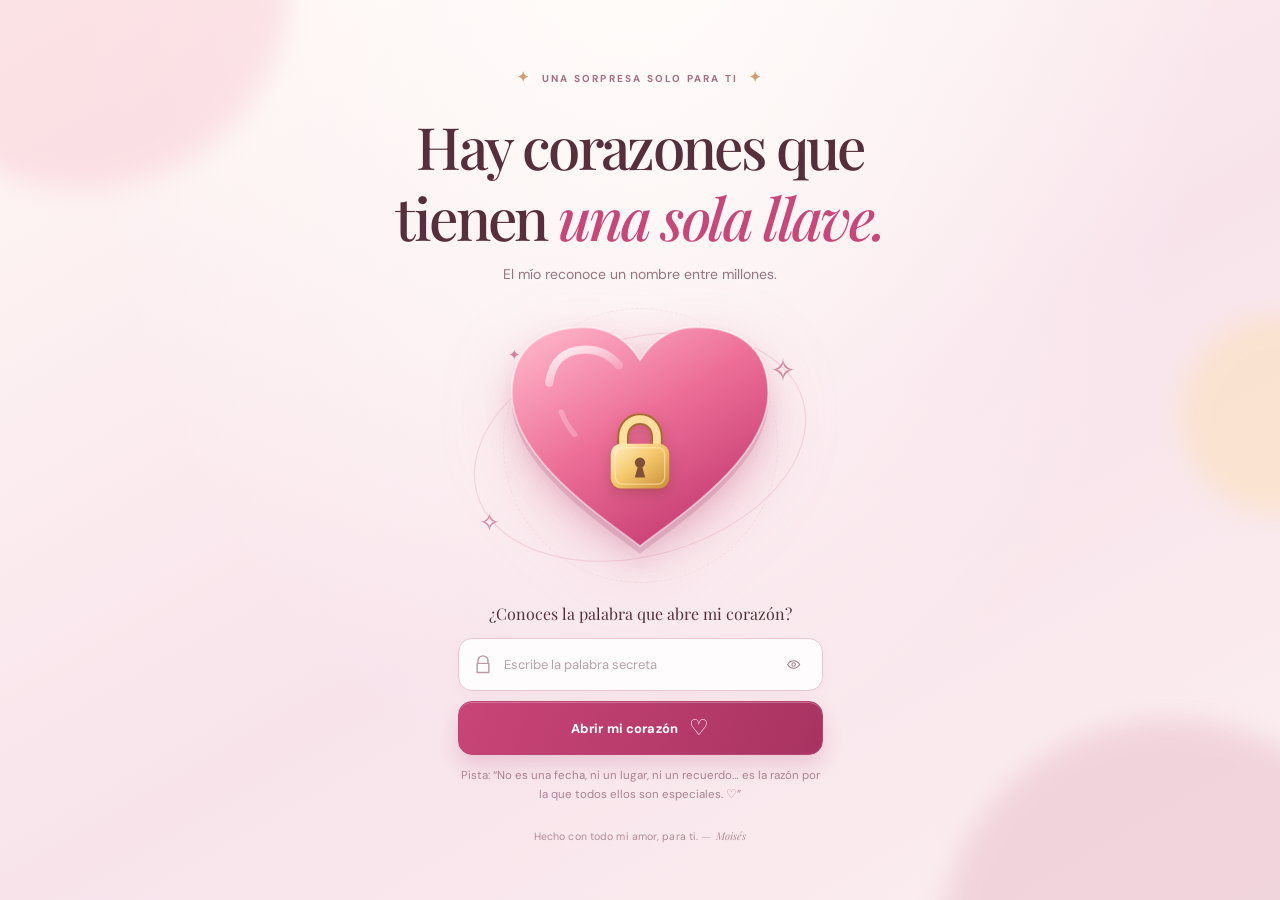
